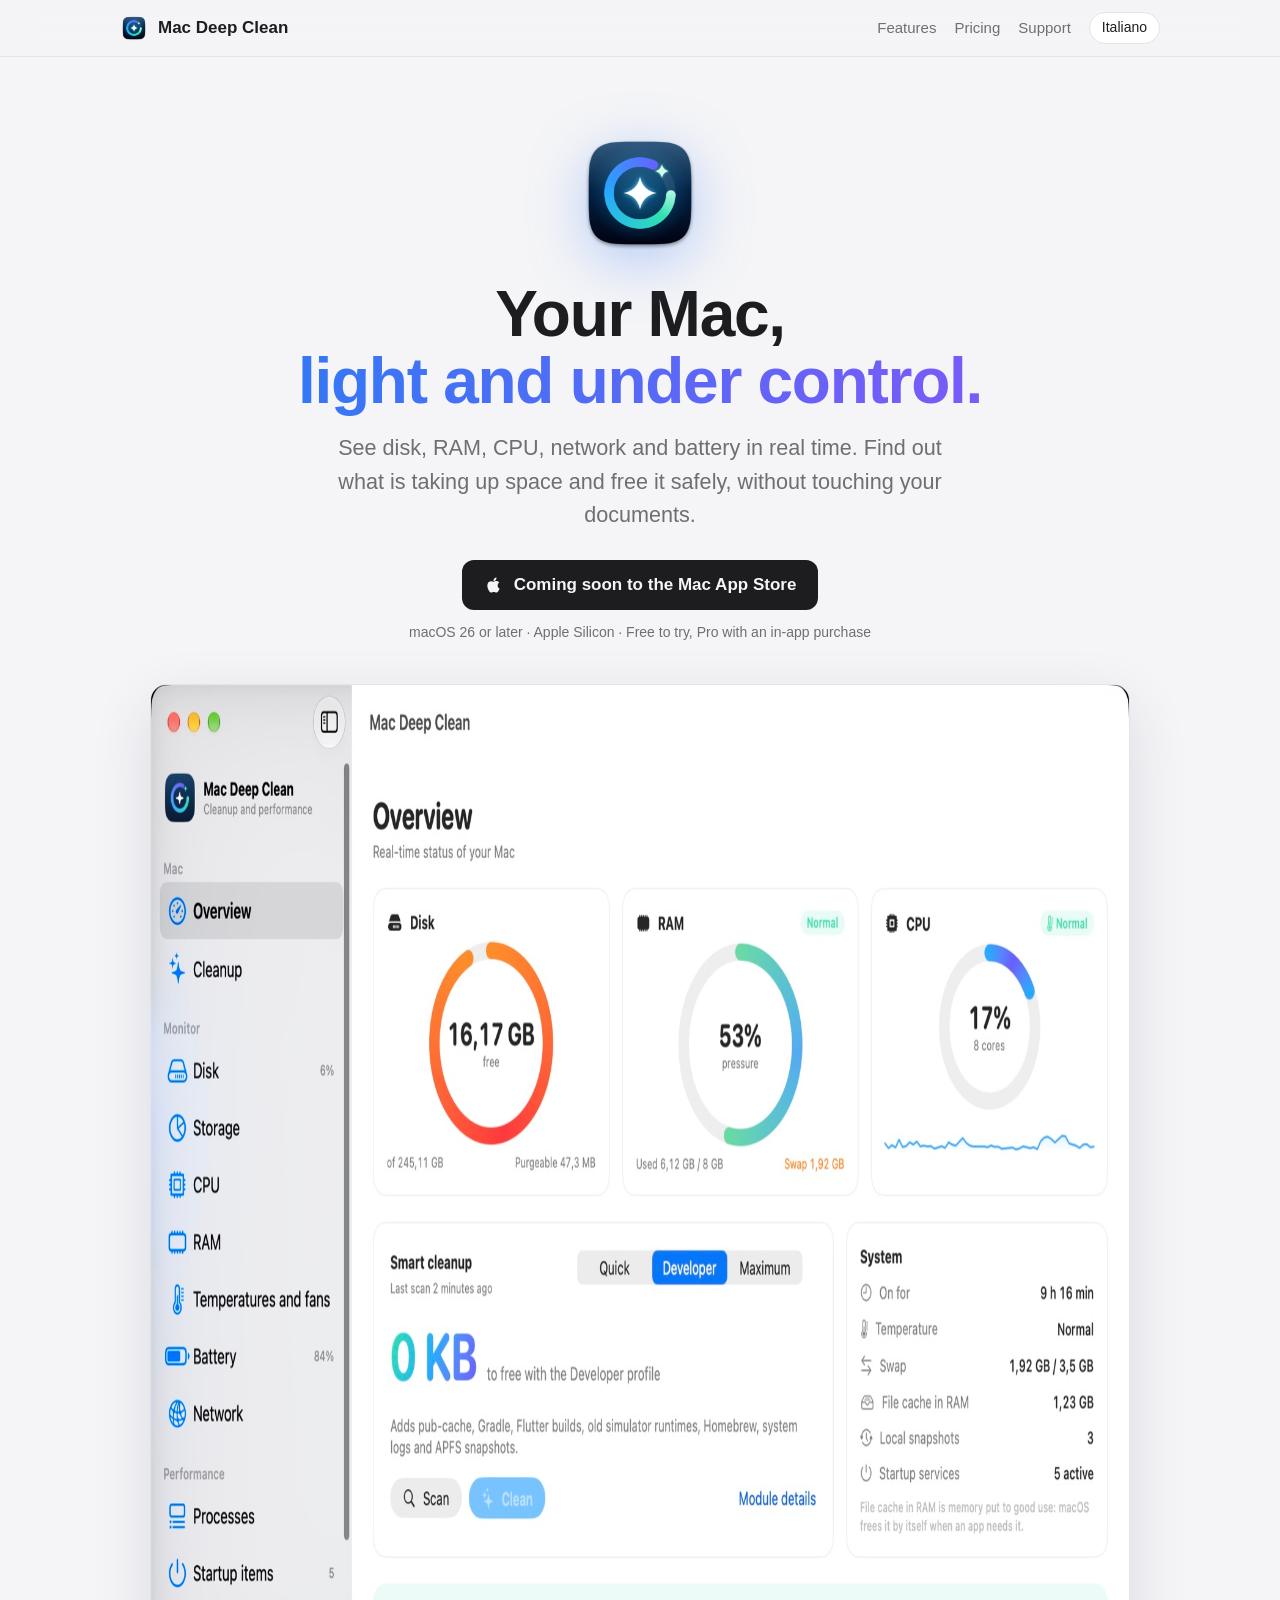
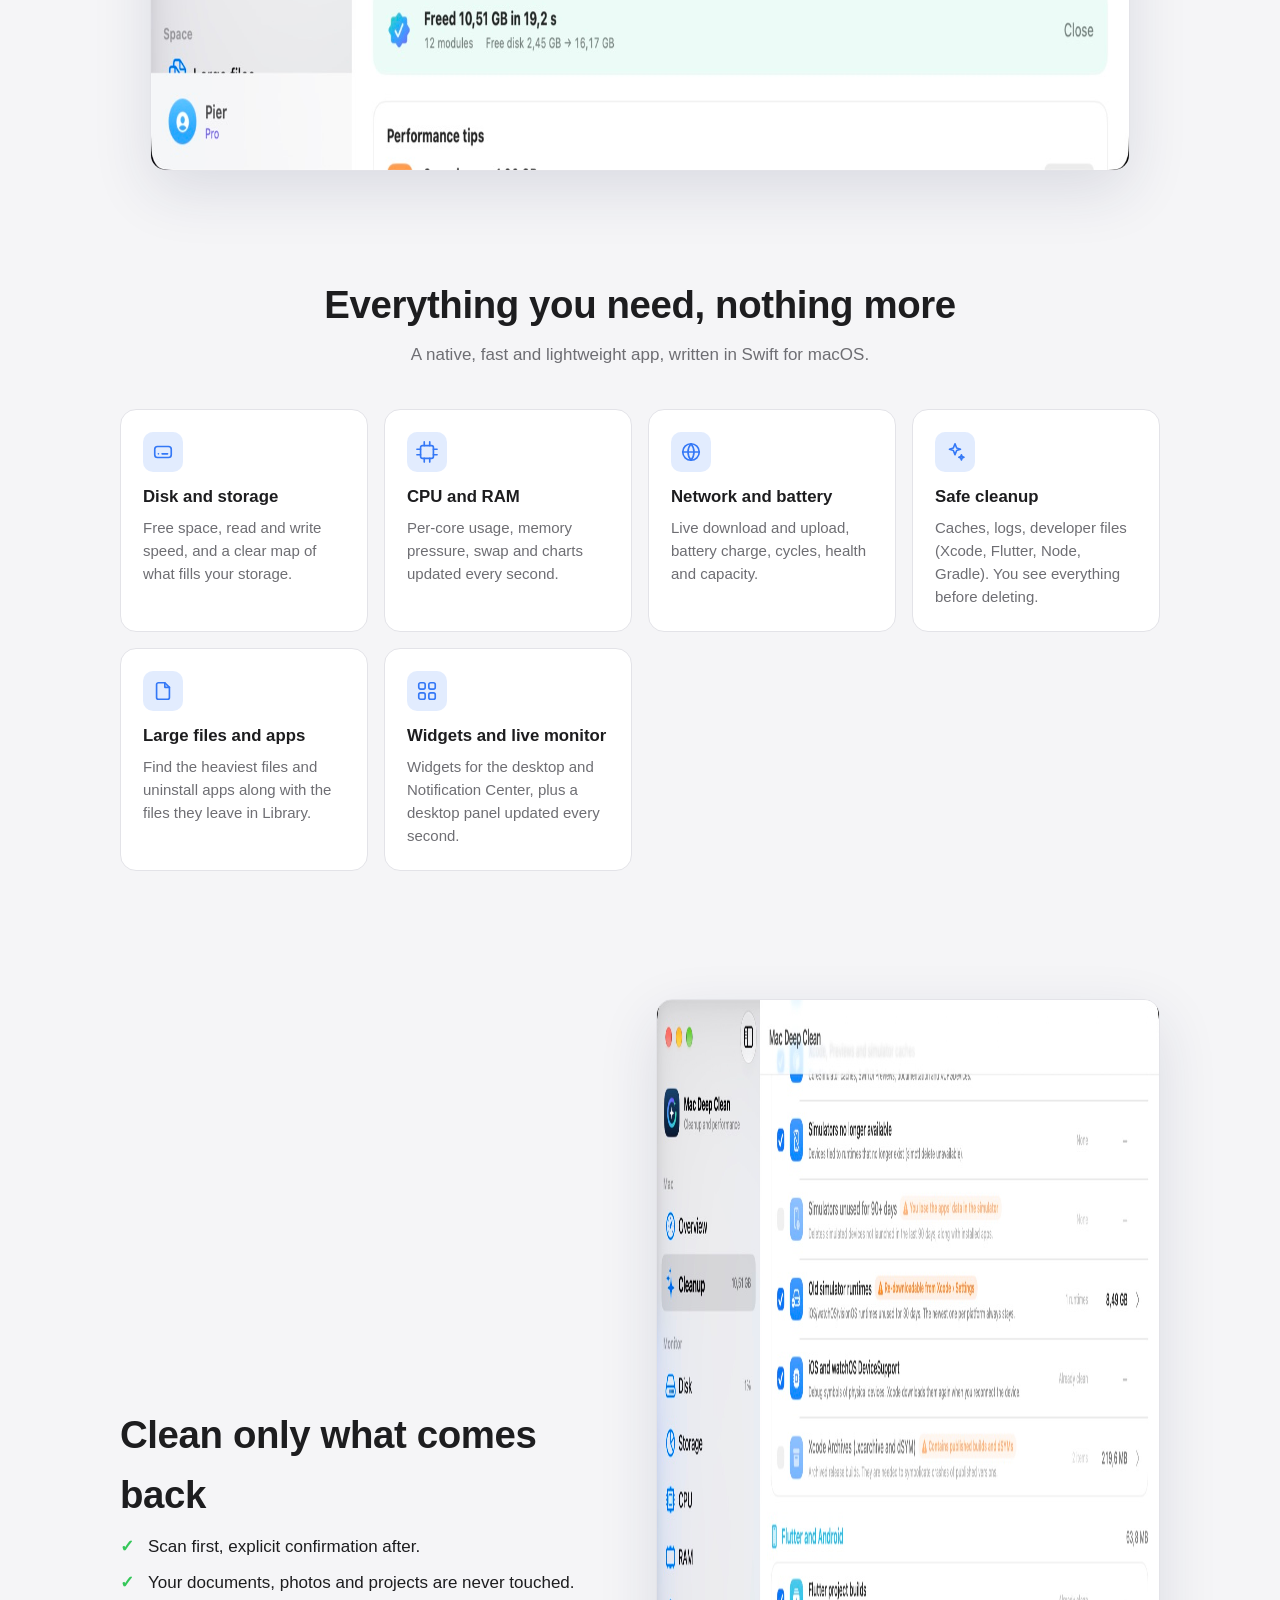
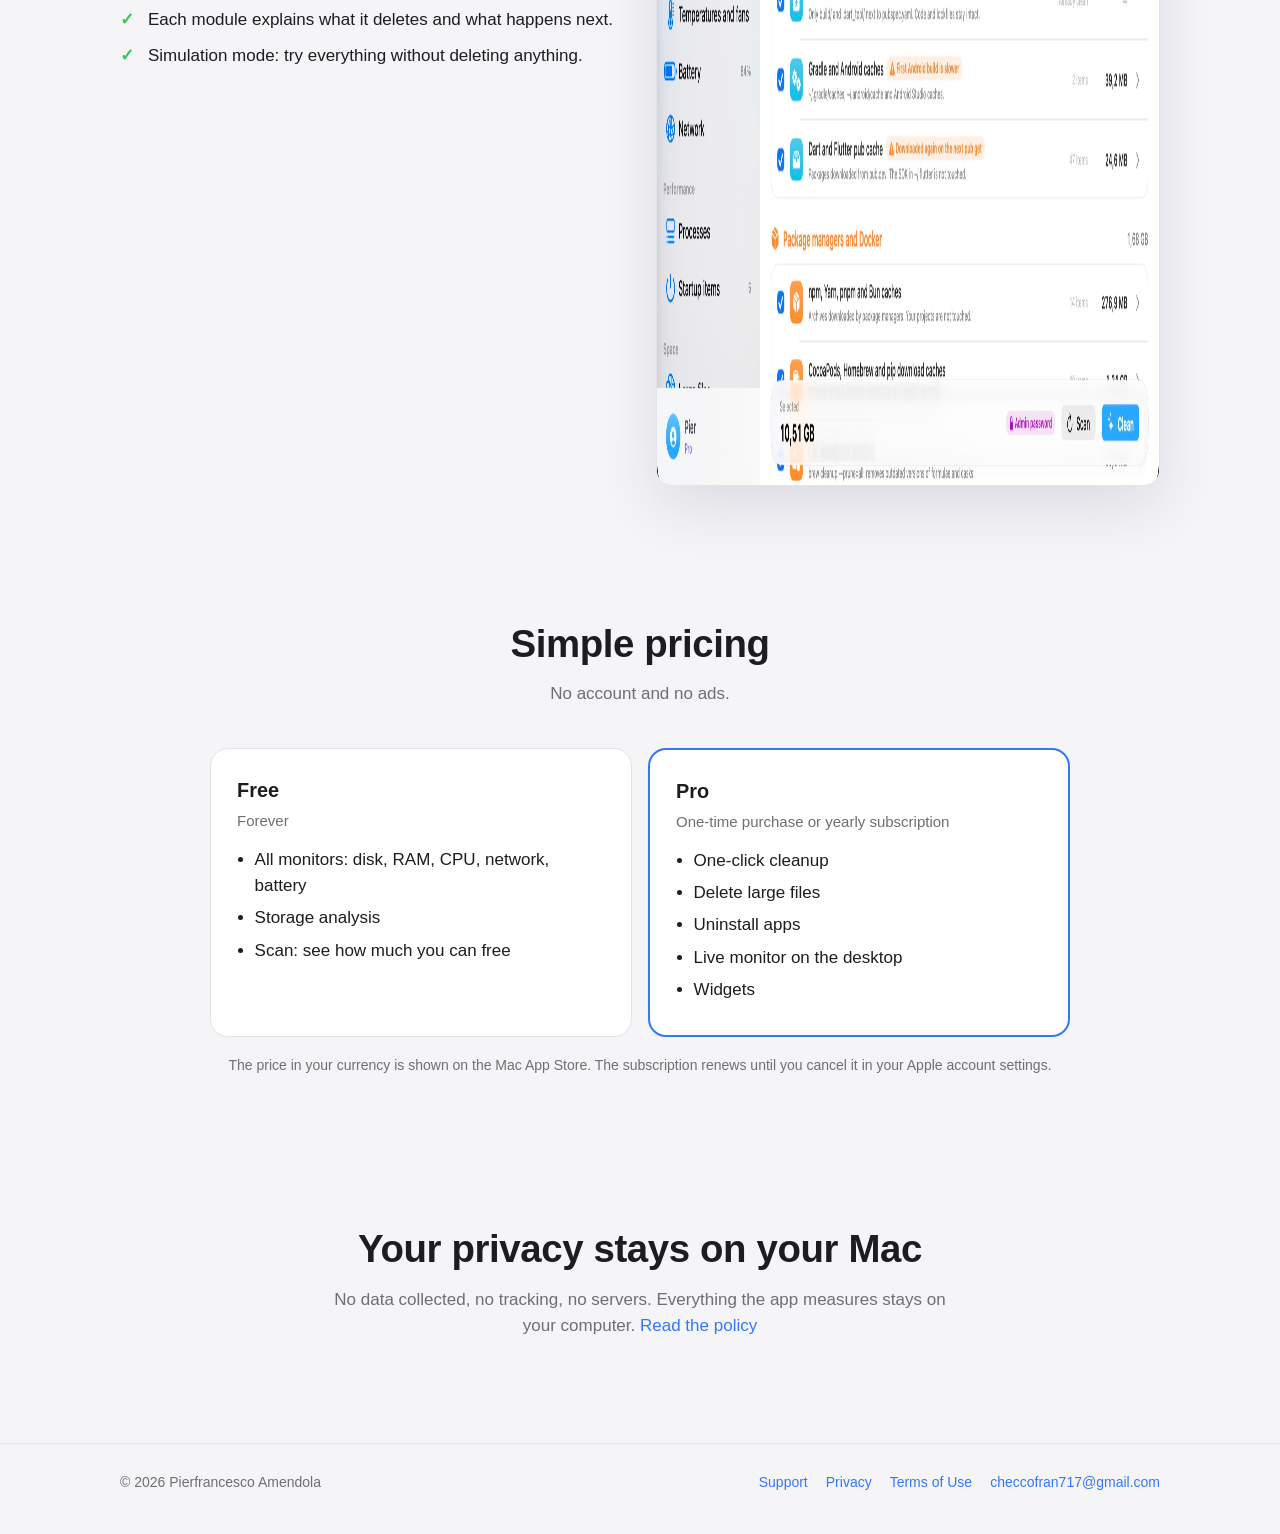
==== index.html @ 74679b32 "Publish Mac Deep Clean website Co-Authored-By: Claude Opus 5.5 <noreply@anthropic.com>" ====
<!doctype html>
<html lang="en">
<head>
<meta charset="utf-8">
<meta name="viewport" content="width=device-width,initial-scale=1">
<title>Mac Deep Clean</title>
<meta name="description" content="Mac Deep Clean shows what is filling your Mac and frees space safely: disk, RAM, CPU, network and battery monitors, cleanup of caches and developer files, widgets.">
<link rel="icon" href="assets/icon.png">
<link rel="apple-touch-icon" href="assets/icon.png">
<link rel="stylesheet" href="style.css">
<script src="site.js"></script>
</head>
<body>
<span hidden data-title-it="Mac Deep Clean — Pulizia e monitor per il tuo Mac" data-title-en="Mac Deep Clean — Cleanup and monitor for your Mac"></span>

<header class="top">
  <div class="wrap">
    <a class="brand" href="index.html"><img src="assets/icon.png" alt="">Mac Deep Clean</a>
    <nav>
      <a class="hide-sm" href="#features"><span lang="it">Funzioni</span><span lang="en">Features</span></a>
      <a class="hide-sm" href="#pricing"><span lang="it">Prezzi</span><span lang="en">Pricing</span></a>
      <a href="support.html"><span lang="it">Assistenza</span><span lang="en">Support</span></a>
      <button class="lang-switch" type="button"><span lang="it">English</span><span lang="en">Italiano</span></button>
    </nav>
  </div>
</header>

<main>
  <div class="wrap hero">
    <img class="icon" src="assets/icon.png" alt="Mac Deep Clean">
    <h1>
      <span lang="it">Il tuo Mac,<br><span class="grad">leggero e sotto controllo.</span></span>
      <span lang="en">Your Mac,<br><span class="grad">light and under control.</span></span>
    </h1>
    <p class="lead">
      <span lang="it">Vedi in tempo reale disco, RAM, CPU, rete e batteria. Scopri cosa occupa spazio e liberalo in sicurezza, senza toccare i tuoi documenti.</span>
      <span lang="en">See disk, RAM, CPU, network and battery in real time. Find out what is taking up space and free it safely, without touching your documents.</span>
    </p>
    <a class="cta" data-appstore href="#">
      <svg viewBox="0 0 24 24" aria-hidden="true"><path d="M16.37 12.6c-.02-2.3 1.88-3.4 1.96-3.46-1.07-1.56-2.73-1.78-3.32-1.8-1.41-.14-2.76.83-3.48.83-.72 0-1.82-.81-3-.79-1.54.02-2.96.9-3.76 2.28-1.6 2.78-.41 6.9 1.15 9.16.76 1.1 1.67 2.34 2.86 2.3 1.15-.05 1.58-.74 2.97-.74 1.38 0 1.77.74 2.98.72 1.23-.02 2.01-1.12 2.76-2.23.87-1.28 1.23-2.52 1.25-2.58-.03-.01-2.4-.92-2.42-3.66zM14.1 5.86c.63-.77 1.06-1.83.94-2.89-.91.04-2.01.61-2.66 1.37-.58.67-1.09 1.75-.96 2.79 1.02.08 2.05-.52 2.68-1.27z"/></svg>
      <span lang="it" data-label>Scarica sul Mac App Store</span>
      <span lang="en" data-label>Download on the Mac App Store</span>
    </a>
    <small>
      <span lang="it">macOS 26 o successivo · Apple Silicon · Gratis da provare, Pro con acquisto in-app</span>
      <span lang="en">macOS 26 or later · Apple Silicon · Free to try, Pro with an in-app purchase</span>
    </small>
    <div class="shot"><img src="assets/overview.jpg" alt="Mac Deep Clean overview" width="1600" height="1085"></div>
  </div>

  <section id="features">
    <div class="wrap">
      <h2><span lang="it">Tutto quello che serve, niente di più</span><span lang="en">Everything you need, nothing more</span></h2>
      <p class="sub"><span lang="it">Un'app nativa, veloce e leggera, scritta in Swift per macOS.</span><span lang="en">A native, fast and lightweight app, written in Swift for macOS.</span></p>
      <div class="grid">
        <div class="card">
          <div class="ico"><svg viewBox="0 0 24 24"><rect x="3" y="6" width="18" height="12" rx="3"/><path d="M7 14h.01M11 14h6"/></svg></div>
          <h3><span lang="it">Disco e spazio</span><span lang="en">Disk and storage</span></h3>
          <p><span lang="it">Spazio libero, velocità di lettura e scrittura e una mappa chiara di cosa occupa la memoria.</span><span lang="en">Free space, read and write speed, and a clear map of what fills your storage.</span></p>
        </div>
        <div class="card">
          <div class="ico"><svg viewBox="0 0 24 24"><rect x="5" y="5" width="14" height="14" rx="2"/><path d="M9 1v4M15 1v4M9 19v4M15 19v4M1 9h4M1 15h4M19 9h4M19 15h4"/></svg></div>
          <h3><span lang="it">CPU e RAM</span><span lang="en">CPU and RAM</span></h3>
          <p><span lang="it">Uso per core, pressione della memoria, swap e grafici aggiornati ogni secondo.</span><span lang="en">Per-core usage, memory pressure, swap and charts updated every second.</span></p>
        </div>
        <div class="card">
          <div class="ico"><svg viewBox="0 0 24 24"><circle cx="12" cy="12" r="9"/><path d="M3 12h18M12 3a14 14 0 0 1 0 18M12 3a14 14 0 0 0 0 18"/></svg></div>
          <h3><span lang="it">Rete e batteria</span><span lang="en">Network and battery</span></h3>
          <p><span lang="it">Download e upload in tempo reale, carica, cicli, salute e capacità della batteria.</span><span lang="en">Live download and upload, battery charge, cycles, health and capacity.</span></p>
        </div>
        <div class="card">
          <div class="ico"><svg viewBox="0 0 24 24"><path d="M12 3l1.8 4.6L18 9l-4.2 1.4L12 15l-1.8-4.6L6 9l4.2-1.4z"/><path d="M19 15l.8 2 2 .8-2 .8-.8 2-.8-2-2-.8 2-.8z"/></svg></div>
          <h3><span lang="it">Pulizia sicura</span><span lang="en">Safe cleanup</span></h3>
          <p><span lang="it">Cache, log, file di sviluppo (Xcode, Flutter, Node, Gradle). Vedi tutto prima di eliminare.</span><span lang="en">Caches, logs, developer files (Xcode, Flutter, Node, Gradle). You see everything before deleting.</span></p>
        </div>
        <div class="card">
          <div class="ico"><svg viewBox="0 0 24 24"><path d="M14 3H7a2 2 0 0 0-2 2v14a2 2 0 0 0 2 2h10a2 2 0 0 0 2-2V8z"/><path d="M14 3v5h5"/></svg></div>
          <h3><span lang="it">File grandi e app</span><span lang="en">Large files and apps</span></h3>
          <p><span lang="it">Trova i file più pesanti e disinstalla le app insieme ai file che lasciano in Libreria.</span><span lang="en">Find the heaviest files and uninstall apps along with the files they leave in Library.</span></p>
        </div>
        <div class="card">
          <div class="ico"><svg viewBox="0 0 24 24"><rect x="3" y="3" width="7" height="7" rx="2"/><rect x="14" y="3" width="7" height="7" rx="2"/><rect x="3" y="14" width="7" height="7" rx="2"/><rect x="14" y="14" width="7" height="7" rx="2"/></svg></div>
          <h3><span lang="it">Widget e monitor live</span><span lang="en">Widgets and live monitor</span></h3>
          <p><span lang="it">Widget per scrivania e Centro Notifiche, più un pannello sulla scrivania aggiornato ogni secondo.</span><span lang="en">Widgets for the desktop and Notification Center, plus a desktop panel updated every second.</span></p>
        </div>
      </div>
    </div>
  </section>

  <section>
    <div class="wrap split">
      <div>
        <h2 style="text-align:left"><span lang="it">Pulisci solo ciò che si rigenera</span><span lang="en">Clean only what comes back</span></h2>
        <ul class="check">
          <li><span lang="it">Scansione prima, conferma esplicita dopo.</span><span lang="en">Scan first, explicit confirmation after.</span></li>
          <li><span lang="it">I tuoi documenti, foto e progetti non vengono mai toccati.</span><span lang="en">Your documents, photos and projects are never touched.</span></li>
          <li><span lang="it">Ogni modulo spiega cosa elimina e cosa succede dopo.</span><span lang="en">Each module explains what it deletes and what happens next.</span></li>
          <li><span lang="it">Modalità simulazione: provi tutto senza eliminare nulla.</span><span lang="en">Simulation mode: try everything without deleting anything.</span></li>
        </ul>
      </div>
      <div class="shot"><img src="assets/cleanup.jpg" alt="Mac Deep Clean cleanup" width="1600" height="1085" loading="lazy"></div>
    </div>
  </section>

  <section id="pricing">
    <div class="wrap">
      <h2><span lang="it">Prezzi semplici</span><span lang="en">Simple pricing</span></h2>
      <p class="sub"><span lang="it">Nessun account e nessuna pubblicità.</span><span lang="en">No account and no ads.</span></p>
      <div class="plans">
        <div class="plan">
          <h3><span lang="it">Gratis</span><span lang="en">Free</span></h3>
          <div class="price"><span lang="it">Per sempre</span><span lang="en">Forever</span></div>
          <ul>
            <li><span lang="it">Tutti i monitor: disco, RAM, CPU, rete, batteria</span><span lang="en">All monitors: disk, RAM, CPU, network, battery</span></li>
            <li><span lang="it">Analisi dello spazio</span><span lang="en">Storage analysis</span></li>
            <li><span lang="it">Scansione: vedi quanto puoi liberare</span><span lang="en">Scan: see how much you can free</span></li>
          </ul>
        </div>
        <div class="plan pro">
          <h3>Pro</h3>
          <div class="price"><span lang="it">Acquisto unico oppure abbonamento annuale</span><span lang="en">One-time purchase or yearly subscription</span></div>
          <ul>
            <li><span lang="it">Pulizia con un clic</span><span lang="en">One-click cleanup</span></li>
            <li><span lang="it">Elimina i file grandi</span><span lang="en">Delete large files</span></li>
            <li><span lang="it">Disinstalla le app</span><span lang="en">Uninstall apps</span></li>
            <li><span lang="it">Monitor live sulla scrivania</span><span lang="en">Live monitor on the desktop</span></li>
            <li><span lang="it">Widget</span><span lang="en">Widgets</span></li>
          </ul>
        </div>
      </div>
      <p class="note"><span lang="it">Il prezzo nella tua valuta è indicato sul Mac App Store. L'abbonamento si rinnova finché non lo disdici dalle impostazioni del tuo account Apple.</span><span lang="en">The price in your currency is shown on the Mac App Store. The subscription renews until you cancel it in your Apple account settings.</span></p>
    </div>
  </section>

  <section>
    <div class="wrap">
      <h2><span lang="it">La tua privacy, sul tuo Mac</span><span lang="en">Your privacy stays on your Mac</span></h2>
      <p class="sub"><span lang="it">Nessun dato raccolto, nessun tracciamento, nessun server. Tutto quello che l'app misura resta sul tuo computer.</span><span lang="en">No data collected, no tracking, no servers. Everything the app measures stays on your computer.</span> <a href="privacy.html"><span lang="it">Leggi l'informativa</span><span lang="en">Read the policy</span></a></p>
    </div>
  </section>
</main>

<footer>
  <div class="wrap">
    <span>© <span data-year>2026</span> Pierfrancesco Amendola</span>
    <div class="links">
      <a href="support.html"><span lang="it">Assistenza</span><span lang="en">Support</span></a>
      <a href="privacy.html"><span lang="it">Privacy</span><span lang="en">Privacy</span></a>
      <a href="terms.html"><span lang="it">Condizioni d'uso</span><span lang="en">Terms of Use</span></a>
      <a href="mailto:checcofran717@gmail.com">checcofran717@gmail.com</a>
    </div>
  </div>
</footer>
</body>
</html>
---- style.css ----
:root {
  --bg: #f5f5f7;
  --surface: #ffffff;
  --text: #1d1d1f;
  --muted: #6e6e73;
  --line: #e3e3e8;
  --accent: #3478f6;
  --accent-2: #7a5af8;
  --ok: #34c759;
  --shadow: 0 20px 60px rgba(30, 40, 80, .12);
}
@media (prefers-color-scheme: dark) {
  :root:not([data-theme="light"]) {
    --bg: #0f1013;
    --surface: #1b1c21;
    --text: #f5f5f7;
    --muted: #a1a1a6;
    --line: #2c2d33;
    --shadow: 0 20px 60px rgba(0, 0, 0, .45);
  }
}
:root[data-theme="dark"] {
  --bg: #0f1013;
  --surface: #1b1c21;
  --text: #f5f5f7;
  --muted: #a1a1a6;
  --line: #2c2d33;
  --shadow: 0 20px 60px rgba(0, 0, 0, .45);
}

* { box-sizing: border-box; }
html { -webkit-text-size-adjust: 100%; }
body {
  margin: 0;
  background: var(--bg);
  color: var(--text);
  font: 17px/1.55 -apple-system, BlinkMacSystemFont, "SF Pro Text", "Segoe UI", Roboto, sans-serif;
}
a { color: var(--accent); text-decoration: none; }
a:hover { text-decoration: underline; }
img { max-width: 100%; display: block; }

/* Language switch: every translated element exists twice, the page shows the one for <html lang>. */
html[lang="it"] [lang="en"]:not(html), html[lang="en"] [lang="it"]:not(html) { display: none !important; }

.wrap { max-width: 1080px; margin: 0 auto; padding: 0 20px; }

header.top {
  position: sticky; top: 0; z-index: 10;
  background: color-mix(in srgb, var(--bg) 82%, transparent);
  backdrop-filter: saturate(180%) blur(18px);
  -webkit-backdrop-filter: saturate(180%) blur(18px);
  border-bottom: 1px solid var(--line);
}
header.top .wrap { display: flex; align-items: center; gap: 16px; height: 56px; }
.brand { display: flex; align-items: center; gap: 10px; font-weight: 600; color: var(--text); white-space: nowrap; }
.brand img { width: 28px; height: 28px; }
header.top nav { margin-left: auto; display: flex; gap: 18px; align-items: center; font-size: 15px; }
header.top nav a { color: var(--muted); }
header.top nav a:hover { color: var(--text); text-decoration: none; }
.lang-switch {
  border: 1px solid var(--line); background: var(--surface); color: var(--text);
  border-radius: 999px; padding: 4px 12px; font: inherit; font-size: 14px; cursor: pointer;
}

.hero { text-align: center; padding: 72px 0 40px; }
.hero .icon { width: 128px; height: 128px; margin: 0 auto 24px; filter: drop-shadow(0 14px 30px rgba(52, 120, 246, .35)); }
.hero h1 { font-size: clamp(2.3rem, 6vw, 4rem); line-height: 1.05; letter-spacing: -.02em; margin: 0 0 16px; }
.hero h1 span.grad {
  background: linear-gradient(90deg, var(--accent), var(--accent-2));
  -webkit-background-clip: text; background-clip: text; color: transparent;
}
.hero p.lead { font-size: clamp(1.1rem, 2.4vw, 1.35rem); color: var(--muted); max-width: 640px; margin: 0 auto 28px; }
.cta { display: inline-flex; align-items: center; gap: 10px; background: var(--text); color: var(--bg);
  padding: 12px 22px; border-radius: 12px; font-weight: 600; }
.cta:hover { text-decoration: none; opacity: .9; }
.cta svg { width: 20px; height: 20px; fill: currentColor; }
.hero small { display: block; margin-top: 12px; color: var(--muted); font-size: 14px; }

.shot { margin: 40px auto 0; max-width: 980px; border-radius: 16px; overflow: hidden; box-shadow: var(--shadow); border: 1px solid var(--line); }

section { padding: 64px 0; }
section h2 { font-size: clamp(1.7rem, 4vw, 2.4rem); letter-spacing: -.01em; text-align: center; margin: 0 0 8px; }
section p.sub { text-align: center; color: var(--muted); margin: 0 auto 40px; max-width: 620px; }

.grid { display: grid; gap: 16px; grid-template-columns: repeat(auto-fit, minmax(240px, 1fr)); }
.card { background: var(--surface); border: 1px solid var(--line); border-radius: 16px; padding: 22px; }
.card .ico { width: 40px; height: 40px; border-radius: 10px; display: grid; place-items: center; margin-bottom: 12px;
  background: color-mix(in srgb, var(--accent) 14%, transparent); color: var(--accent); }
.card .ico svg { width: 22px; height: 22px; stroke: currentColor; fill: none; stroke-width: 1.8; stroke-linecap: round; stroke-linejoin: round; }
.card h3 { margin: 0 0 6px; font-size: 1.05rem; }
.card p { margin: 0; color: var(--muted); font-size: 15px; }

.split { display: grid; gap: 32px; grid-template-columns: 1fr 1fr; align-items: center; }
.split .shot { margin: 0; }
@media (max-width: 820px) { .split { grid-template-columns: 1fr; } }
.check { list-style: none; padding: 0; margin: 0; }
.check li { padding-left: 28px; position: relative; margin: 10px 0; }
.check li::before { content: "✓"; position: absolute; left: 0; color: var(--ok); font-weight: 700; }

.plans { display: grid; gap: 16px; grid-template-columns: repeat(auto-fit, minmax(260px, 1fr)); max-width: 860px; margin: 0 auto; }
.plan { background: var(--surface); border: 1px solid var(--line); border-radius: 18px; padding: 26px; }
.plan.pro { border: 2px solid var(--accent); }
.plan h3 { margin: 0 0 4px; }
.plan .price { color: var(--muted); margin-bottom: 14px; font-size: 15px; }
.plan ul { margin: 0; padding-left: 1.1rem; }
.plan li { margin: 6px 0; }
.note { text-align: center; color: var(--muted); font-size: 14px; margin-top: 18px; }

.faq { max-width: 760px; margin: 0 auto; }
.faq details { background: var(--surface); border: 1px solid var(--line); border-radius: 14px; padding: 16px 20px; margin-bottom: 10px; }
.faq summary { cursor: pointer; font-weight: 600; }
.faq details p { color: var(--muted); margin: 10px 0 0; }

footer { border-top: 1px solid var(--line); padding: 28px 0 40px; color: var(--muted); font-size: 14px; }
footer .wrap { display: flex; flex-wrap: wrap; gap: 12px 24px; align-items: center; }
footer .links { margin-left: auto; display: flex; gap: 18px; flex-wrap: wrap; }

/* Legal and support pages */
.doc { max-width: 760px; margin: 0 auto; padding: 48px 20px 64px; }
.doc h1 { font-size: clamp(1.8rem, 5vw, 2.4rem); margin-top: 0; }
.doc h2 { margin-top: 2rem; font-size: 1.3rem; }
.doc ul { padding-left: 1.2rem; }
.doc .alt { font-size: 14px; color: var(--muted); }

@media (max-width: 600px) {
  header.top nav a.hide-sm { display: none; }
  .hero { padding-top: 48px; }
  footer .links { margin-left: 0; }
}
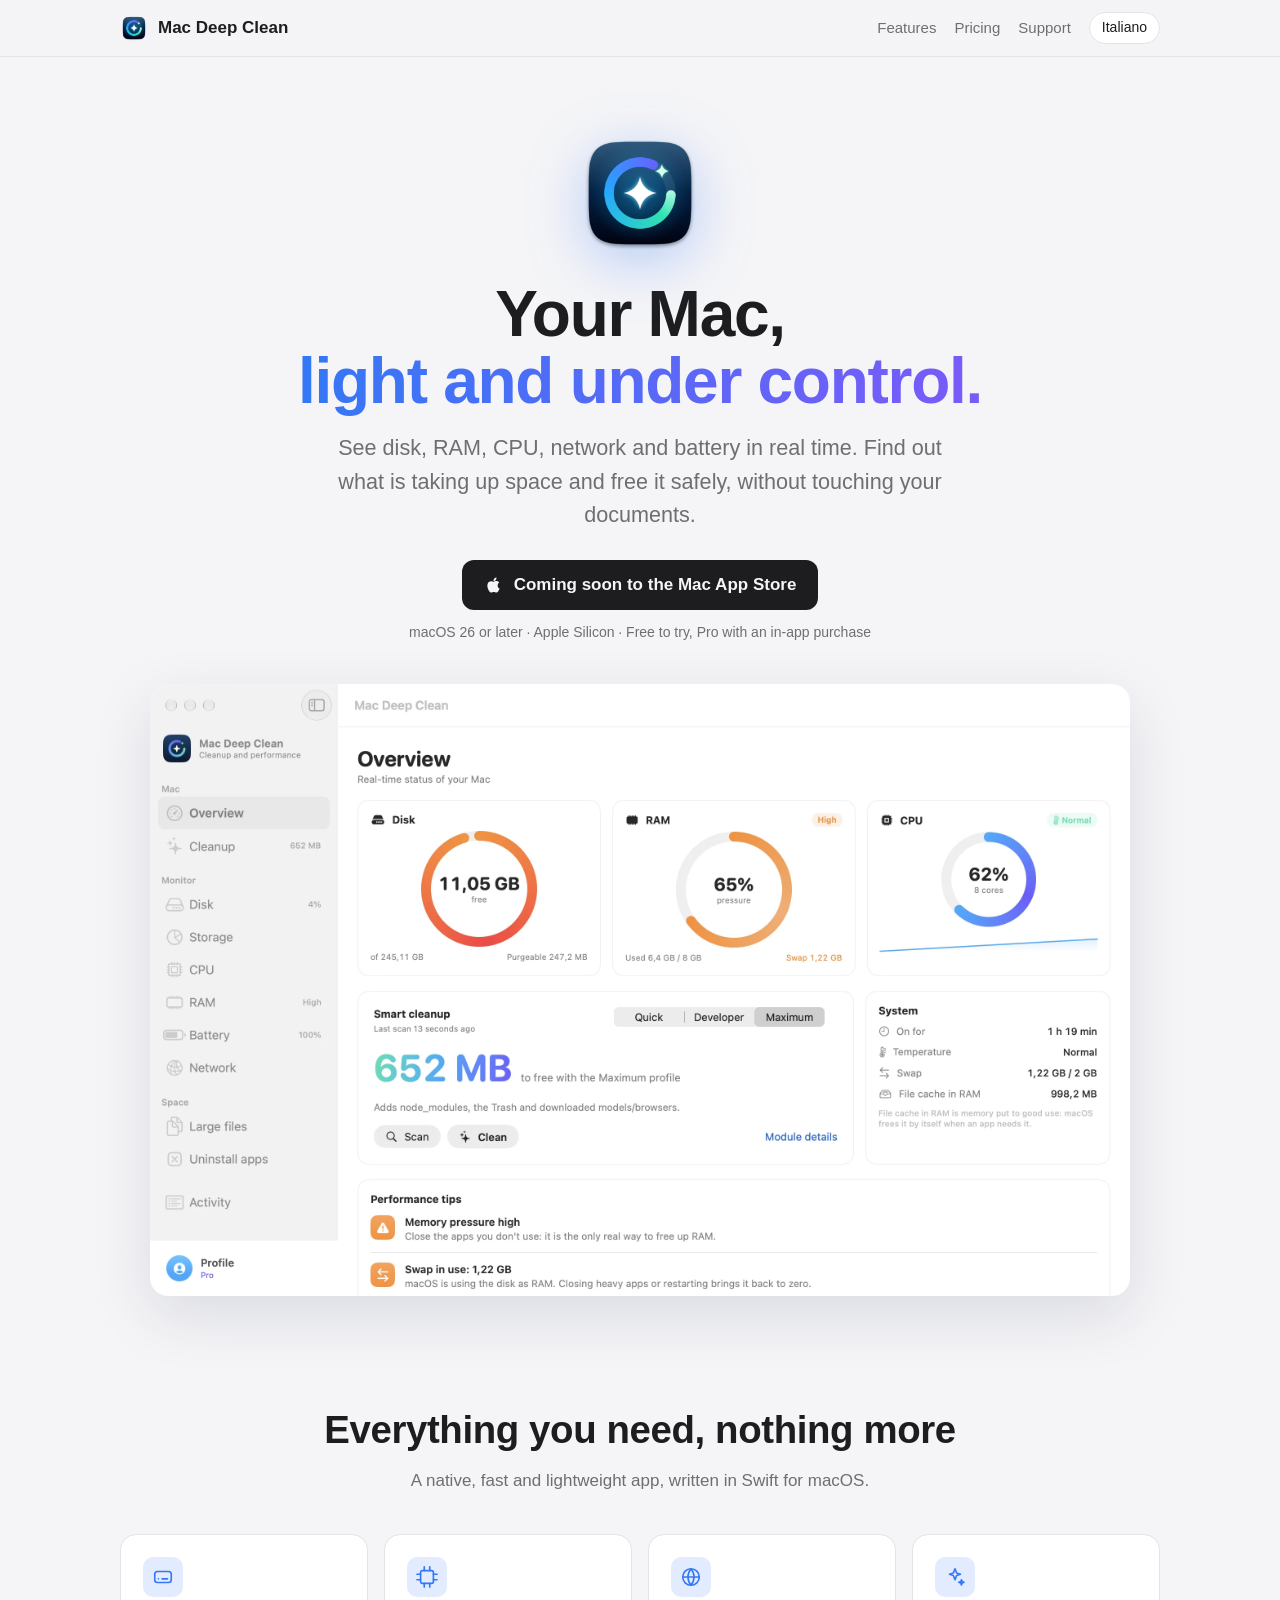
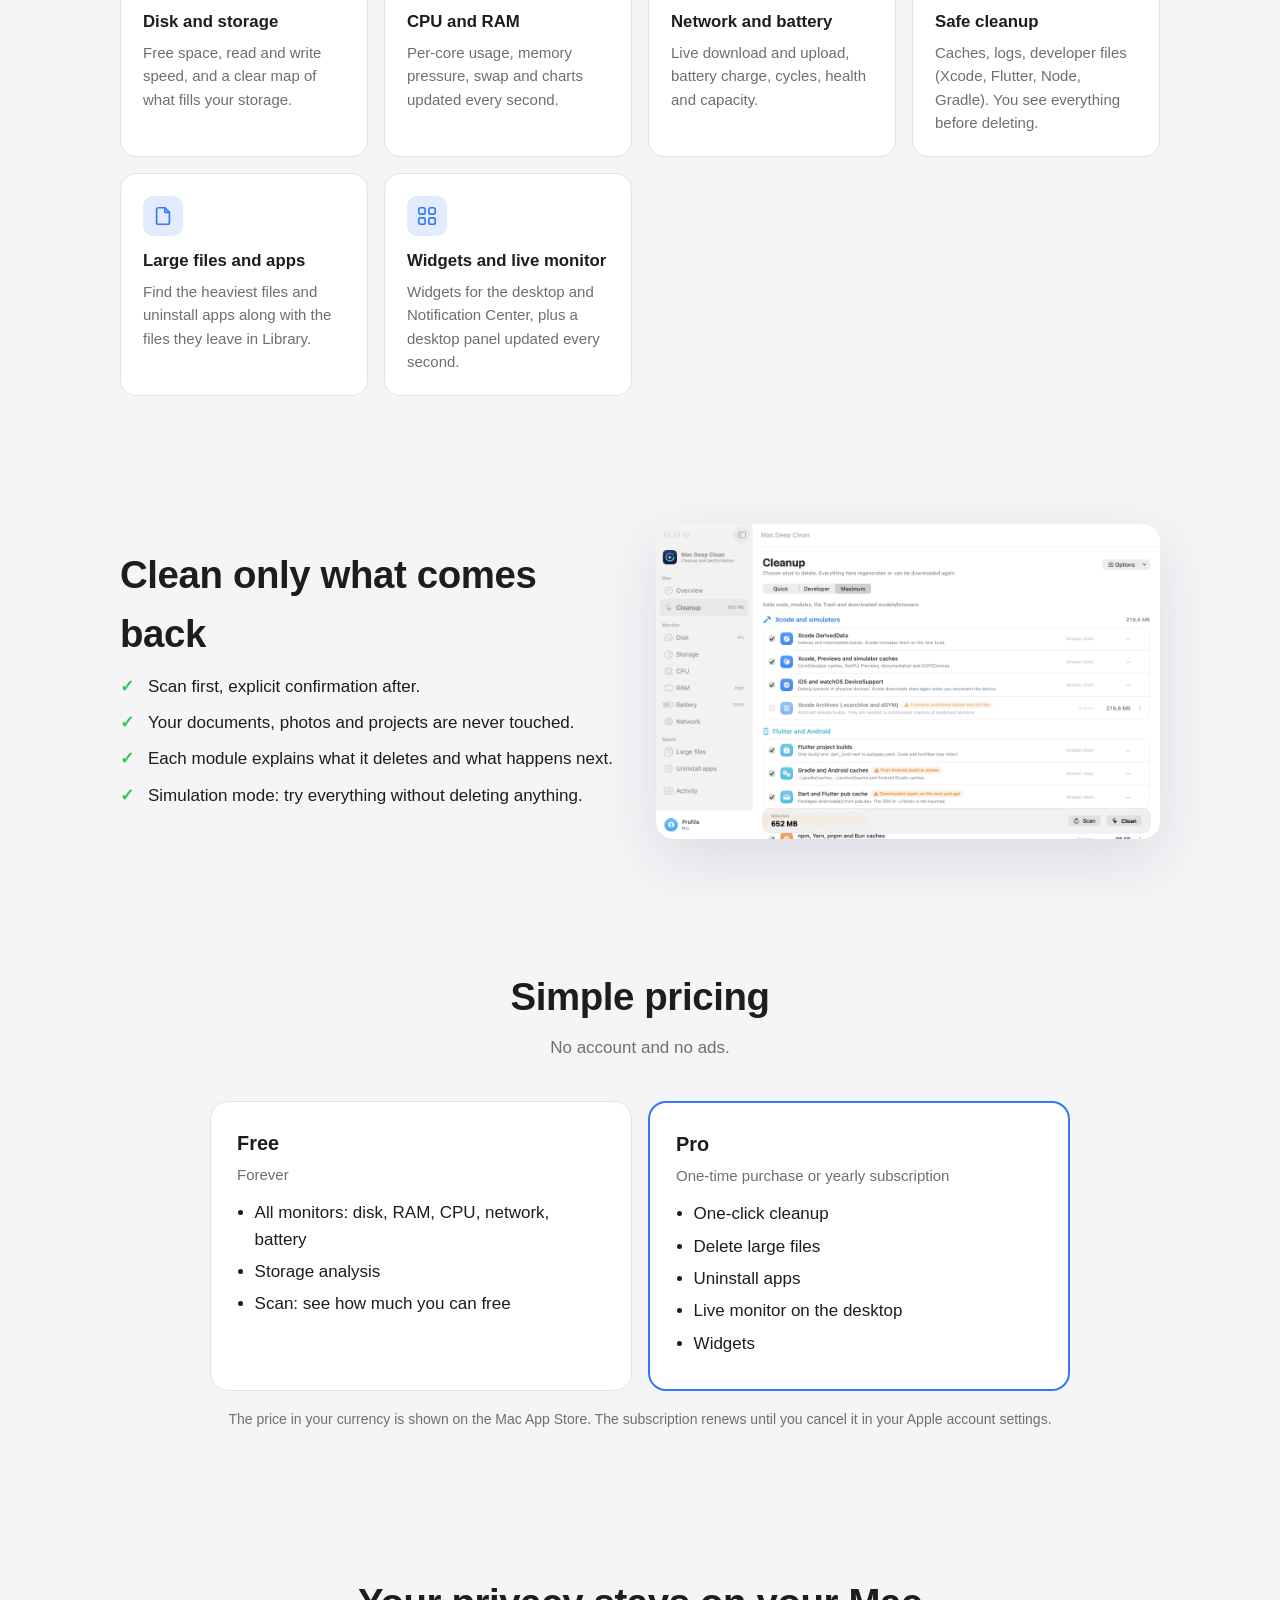
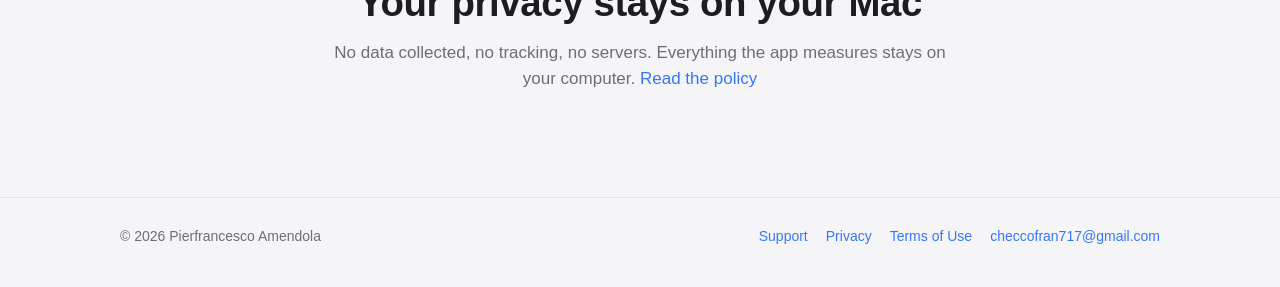
==== commit ec816ac2: "Replace website screenshots New 2x captures of the App Store edition in Italian and English, light a" ====
--- a/index.html
+++ b/index.html
@@ -45,7 +45,7 @@
       <span lang="it">macOS 26 o successivo · Apple Silicon · Gratis da provare, Pro con acquisto in-app</span>
       <span lang="en">macOS 26 or later · Apple Silicon · Free to try, Pro with an in-app purchase</span>
     </small>
-    <div class="shot"><img src="assets/overview.jpg" alt="Mac Deep Clean overview" width="1600" height="1085"></div>
+    <div class="shot"><picture lang="it"><source media="(prefers-color-scheme: dark)" srcset="assets/overview-it-dark.webp"><img src="assets/overview-it-light.webp" alt="Mac Deep Clean overview" width="2400" height="1500"></picture><picture lang="en"><source media="(prefers-color-scheme: dark)" srcset="assets/overview-en-dark.webp"><img src="assets/overview-en-light.webp" alt="Mac Deep Clean overview" width="2400" height="1500"></picture></div>
   </div>
 
   <section id="features">
@@ -98,7 +98,7 @@
           <li><span lang="it">Modalità simulazione: provi tutto senza eliminare nulla.</span><span lang="en">Simulation mode: try everything without deleting anything.</span></li>
         </ul>
       </div>
-      <div class="shot"><img src="assets/cleanup.jpg" alt="Mac Deep Clean cleanup" width="1600" height="1085" loading="lazy"></div>
+      <div class="shot"><picture lang="it"><source media="(prefers-color-scheme: dark)" srcset="assets/cleanup-it-dark.webp"><img src="assets/cleanup-it-light.webp" alt="Mac Deep Clean cleanup" width="2400" height="1500" loading="lazy"></picture><picture lang="en"><source media="(prefers-color-scheme: dark)" srcset="assets/cleanup-en-dark.webp"><img src="assets/cleanup-en-light.webp" alt="Mac Deep Clean cleanup" width="2400" height="1500" loading="lazy"></picture></div>
     </div>
   </section>
 
--- a/style.css
+++ b/style.css
@@ -77,7 +77,8 @@
 .cta svg { width: 20px; height: 20px; fill: currentColor; }
 .hero small { display: block; margin-top: 12px; color: var(--muted); font-size: 14px; }
 
-.shot { margin: 40px auto 0; max-width: 980px; border-radius: 16px; overflow: hidden; box-shadow: var(--shadow); border: 1px solid var(--line); }
+.shot { margin: 40px auto 0; max-width: 980px; border-radius: 18px; overflow: hidden; box-shadow: var(--shadow); }
+.shot img { display: block; width: 100%; height: auto; }
 
 section { padding: 64px 0; }
 section h2 { font-size: clamp(1.7rem, 4vw, 2.4rem); letter-spacing: -.01em; text-align: center; margin: 0 0 8px; }
